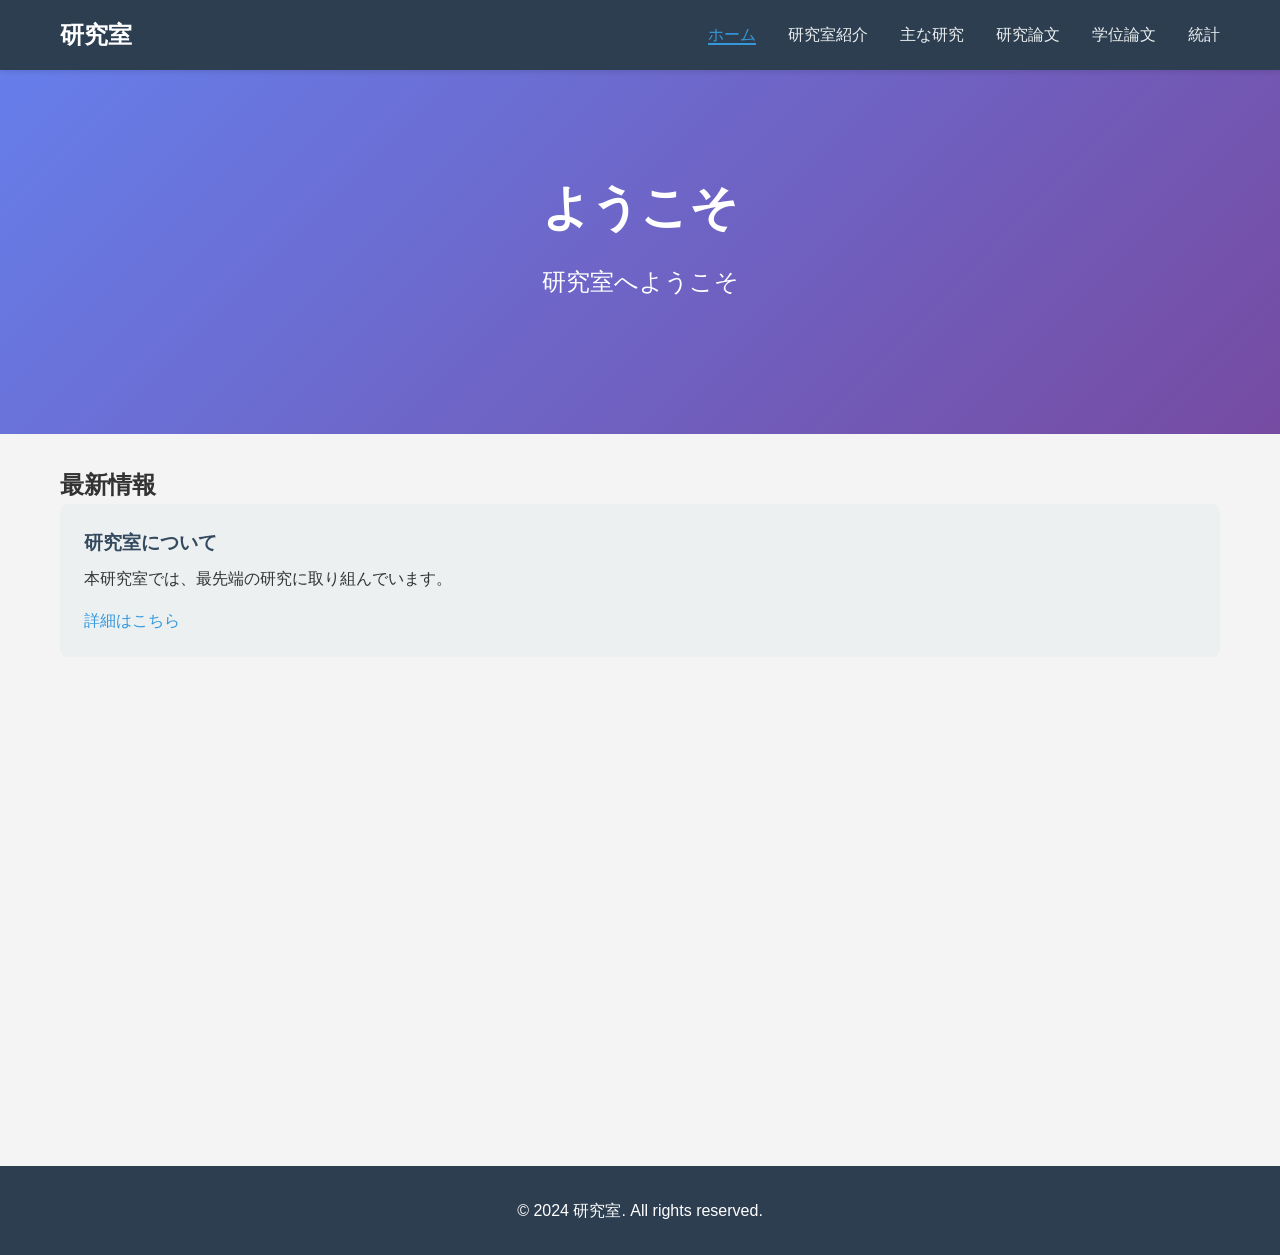
==== index.html @ 5fdccb95 "Add root index.html for GitHub Pages" ====
<!DOCTYPE html>
<html lang="ja">
<head>
    <meta charset="UTF-8">
    <meta name="viewport" content="width=device-width, initial-scale=1.0">
    <title>研究室紹介</title>
    <link rel="stylesheet" href="lab-website/css/style.css">
</head>
<body>
    <nav class="navbar">
        <div class="container">
            <a href="index.html" class="logo">研究室</a>
            <ul class="nav-links">
                <li><a href="index.html" class="active">ホーム</a></li>
                <li><a href="lab-website/about.html">研究室紹介</a></li>
                <li><a href="lab-website/research.html">主な研究</a></li>
                <li><a href="lab-website/papers.html">研究論文</a></li>
                <li><a href="lab-website/thesis.html">学位論文</a></li>
                <li><a href="lab-website/statistics.html">統計</a></li>
            </ul>
        </div>
    </nav>

    <header class="hero">
        <div class="hero-content">
            <h1>ようこそ</h1>
            <p>研究室へようこそ</p>
        </div>
    </header>

    <main>
        <section class="container">
            <h2>最新情報</h2>
            <article class="news-item">
                <h3>研究室について</h3>
                <p>本研究室では、最先端の研究に取り組んでいます。</p>
                <a href="lab-website/about.html">詳細はこちら</a>
            </article>
        </section>
    </main>

    <footer>
        <p>&copy; 2024 研究室. All rights reserved.</p>
    </footer>

    <script src="lab-website/js/script.js"></script>
</body>
</html>
---- lab-website/css/style.css ----
/* グローバルスタイル */
* {
    margin: 0;
    padding: 0;
    box-sizing: border-box;
}

body {
    font-family: 'Segoe UI', Tahoma, Geneva, Verdana, sans-serif;
    line-height: 1.6;
    color: #333;
    background-color: #f4f4f4;
}

/* コンテナ */
.container {
    max-width: 1200px;
    margin: 0 auto;
    padding: 0 20px;
}

/* ナビゲーションバー */
.navbar {
    background-color: #2c3e50;
    padding: 1rem 0;
    position: sticky;
    top: 0;
    z-index: 100;
    box-shadow: 0 2px 5px rgba(0, 0, 0, 0.1);
}

.navbar .container {
    display: flex;
    justify-content: space-between;
    align-items: center;
}

.logo {
    font-size: 1.5rem;
    font-weight: bold;
    color: #fff;
    text-decoration: none;
}

.nav-links {
    display: flex;
    list-style: none;
    gap: 2rem;
}

.nav-links a {
    color: #ecf0f1;
    text-decoration: none;
    transition: color 0.3s ease;
}

.nav-links a:hover,
.nav-links a.active {
    color: #3498db;
    border-bottom: 2px solid #3498db;
}

/* ヒーローセクション */
.hero {
    background: linear-gradient(135deg, #667eea 0%, #764ba2 100%);
    color: white;
    padding: 100px 0;
    text-align: center;
}

.hero-content h1 {
    font-size: 3rem;
    margin-bottom: 1rem;
}

.hero-content p {
    font-size: 1.5rem;
    margin-bottom: 2rem;
}

/* メインコンテンツ */
main {
    min-height: calc(100vh - 200px);
    padding: 2rem 0;
}

.content-section {
    background: white;
    padding: 2rem;
    border-radius: 8px;
    box-shadow: 0 2px 8px rgba(0, 0, 0, 0.1);
    margin-bottom: 2rem;
}

article {
    margin-bottom: 2rem;
}

article h2 {
    color: #2c3e50;
    margin-bottom: 1rem;
    border-bottom: 3px solid #3498db;
    padding-bottom: 0.5rem;
}

article h3 {
    color: #34495e;
    margin-top: 1.5rem;
    margin-bottom: 0.5rem;
}

article p {
    margin-bottom: 1rem;
    text-align: justify;
}

article ul {
    margin-left: 2rem;
    margin-bottom: 1rem;
}

article li {
    margin-bottom: 0.5rem;
}

/* リンク */
a {
    color: #3498db;
    text-decoration: none;
    transition: color 0.3s ease;
}

a:hover {
    color: #2980b9;
    text-decoration: underline;
}

/* 論文リスト */
.paper-list,
.thesis-list {
    list-style: none;
    padding: 0;
}

.paper-list li,
.thesis-list li {
    background-color: #ecf0f1;
    padding: 1rem;
    margin-bottom: 1rem;
    border-left: 4px solid #3498db;
    border-radius: 4px;
}

.paper-list strong,
.thesis-list strong {
    display: block;
    margin-bottom: 0.5rem;
    color: #2c3e50;
}

.paper-list p,
.thesis-list p {
    font-size: 0.9rem;
    color: #7f8c8d;
    margin-bottom: 0.5rem;
}

/* 研究アイテム */
.research-item {
    border-left: 5px solid #3498db;
    padding-left: 1.5rem;
    margin-bottom: 1.5rem;
}

/* ニュースアイテム */
.news-item {
    background-color: #ecf0f1;
    padding: 1.5rem;
    border-radius: 8px;
    margin-bottom: 1.5rem;
}

.news-item h3 {
    margin-top: 0;
}

/* 統計 */
.statistics {
    background-color: #ecf0f1;
    padding: 1.5rem;
    border-radius: 8px;
    margin-bottom: 1rem;
}

.statistics p {
    margin-bottom: 0.5rem;
}

/* フッター */
footer {
    background-color: #2c3e50;
    color: white;
    text-align: center;
    padding: 2rem;
    margin-top: 2rem;
}

/* レスポンシブデザイン */
@media (max-width: 768px) {
    .nav-links {
        flex-direction: column;
        gap: 1rem;
    }

    .hero-content h1 {
        font-size: 2rem;
    }

    .hero-content p {
        font-size: 1.2rem;
    }

    .content-section {
        padding: 1rem;
    }

    article {
        margin-bottom: 1.5rem;
    }
}

@media (max-width: 480px) {
    .navbar .container {
        flex-direction: column;
        gap: 1rem;
    }

    .nav-links {
        flex-direction: column;
        gap: 0.5rem;
    }

    .hero-content h1 {
        font-size: 1.5rem;
    }

    .hero-content p {
        font-size: 1rem;
    }
}
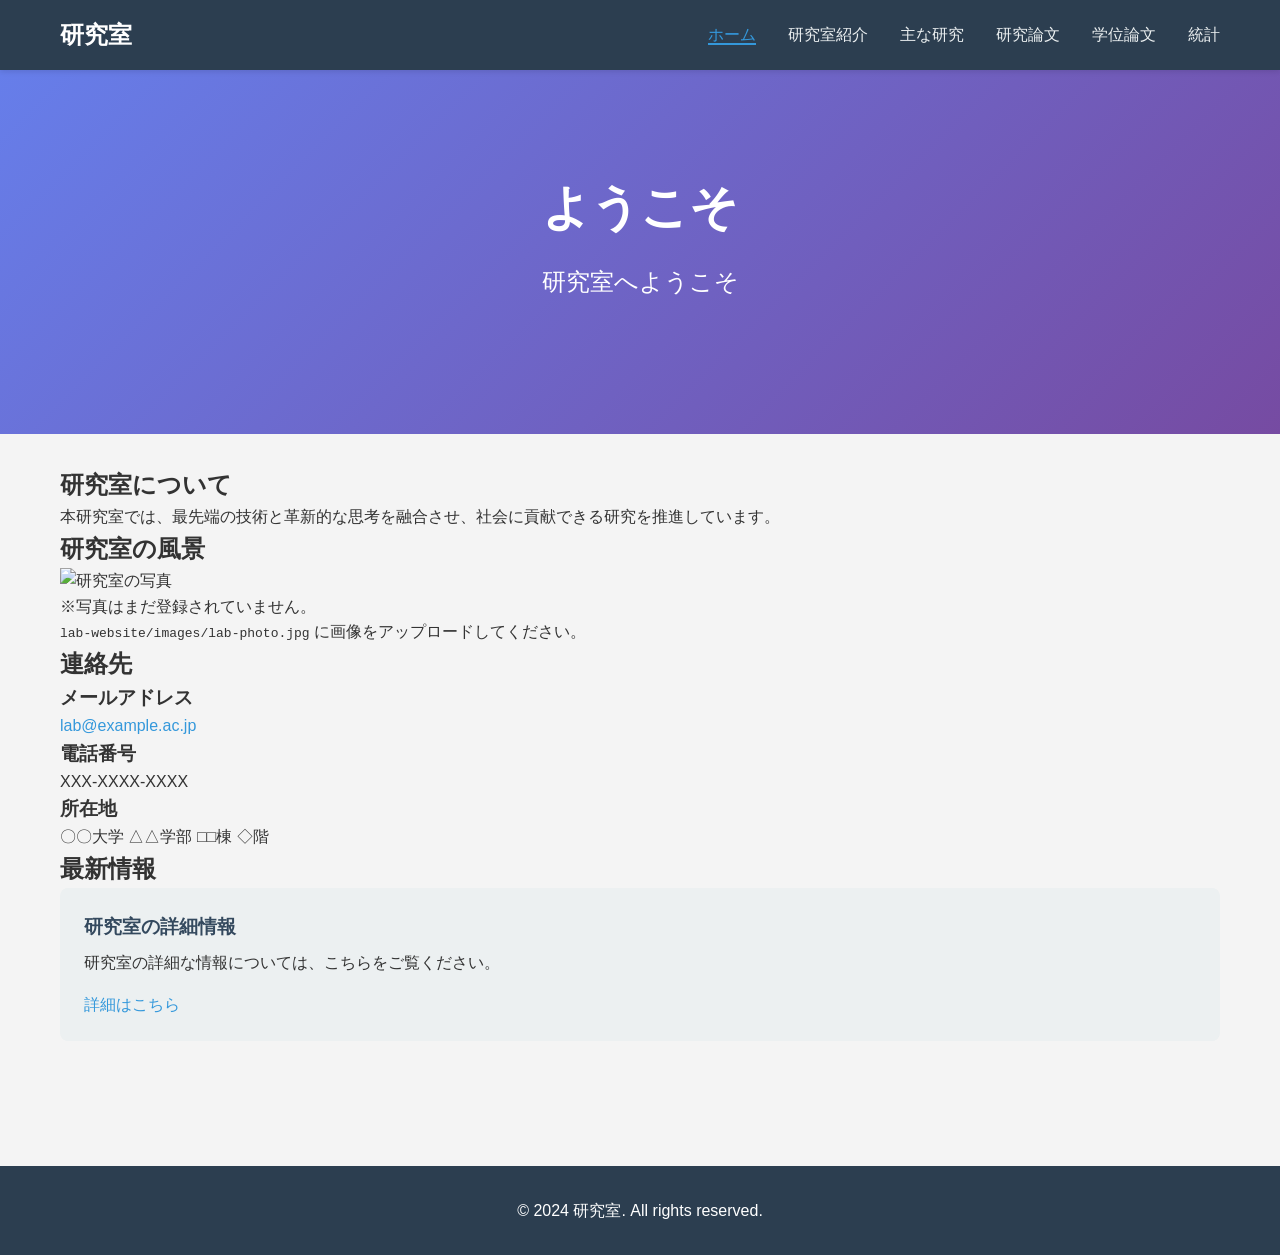
==== commit c109c159: "Update index.html with overview, lab photo, and contact information" ====
--- a/index.html
+++ b/index.html
@@ -30,12 +30,50 @@
 
     <main>
         <section class="container">
-            <h2>最新情報</h2>
-            <article class="news-item">
-                <h3>研究室について</h3>
-                <p>本研究室では、最先端の研究に取り組んでいます。</p>
-                <a href="lab-website/about.html">詳細はこちら</a>
-            </article>
+            <!-- 研究室の概要 -->
+            <section class="overview-section">
+                <h2>研究室について</h2>
+                <p class="overview-text">本研究室では、最先端の技術と革新的な思考を融合させ、社会に貢献できる研究を推進しています。</p>
+            </section>
+
+            <!-- 研究室の写真 -->
+            <section class="lab-photo-section">
+                <h2>研究室の風景</h2>
+                <div class="lab-photo-container">
+                    <img src="lab-website/images/lab-photo.jpg" alt="研究室の写真" class="lab-photo">
+                    <p class="photo-caption">※写真はまだ登録されていません。<br>
+                    <code>lab-website/images/lab-photo.jpg</code> に画像をアップロードしてください。</p>
+                </div>
+            </section>
+
+            <!-- 連絡先情報 -->
+            <section class="contact-section">
+                <h2>連絡先</h2>
+                <div class="contact-info">
+                    <div class="contact-item">
+                        <h3>メールアドレス</h3>
+                        <p><a href="mailto:lab@example.ac.jp">lab@example.ac.jp</a></p>
+                    </div>
+                    <div class="contact-item">
+                        <h3>電話番号</h3>
+                        <p>XXX-XXXX-XXXX</p>
+                    </div>
+                    <div class="contact-item">
+                        <h3>所在地</h3>
+                        <p>〇〇大学 △△学部 □□棟 ◇階</p>
+                    </div>
+                </div>
+            </section>
+
+            <!-- 最新情報 -->
+            <section class="news-section">
+                <h2>最新情報</h2>
+                <article class="news-item">
+                    <h3>研究室の詳細情報</h3>
+                    <p>研究室の詳細な情報については、こちらをご覧ください。</p>
+                    <a href="lab-website/about.html">詳細はこちら</a>
+                </article>
+            </section>
         </section>
     </main>
 
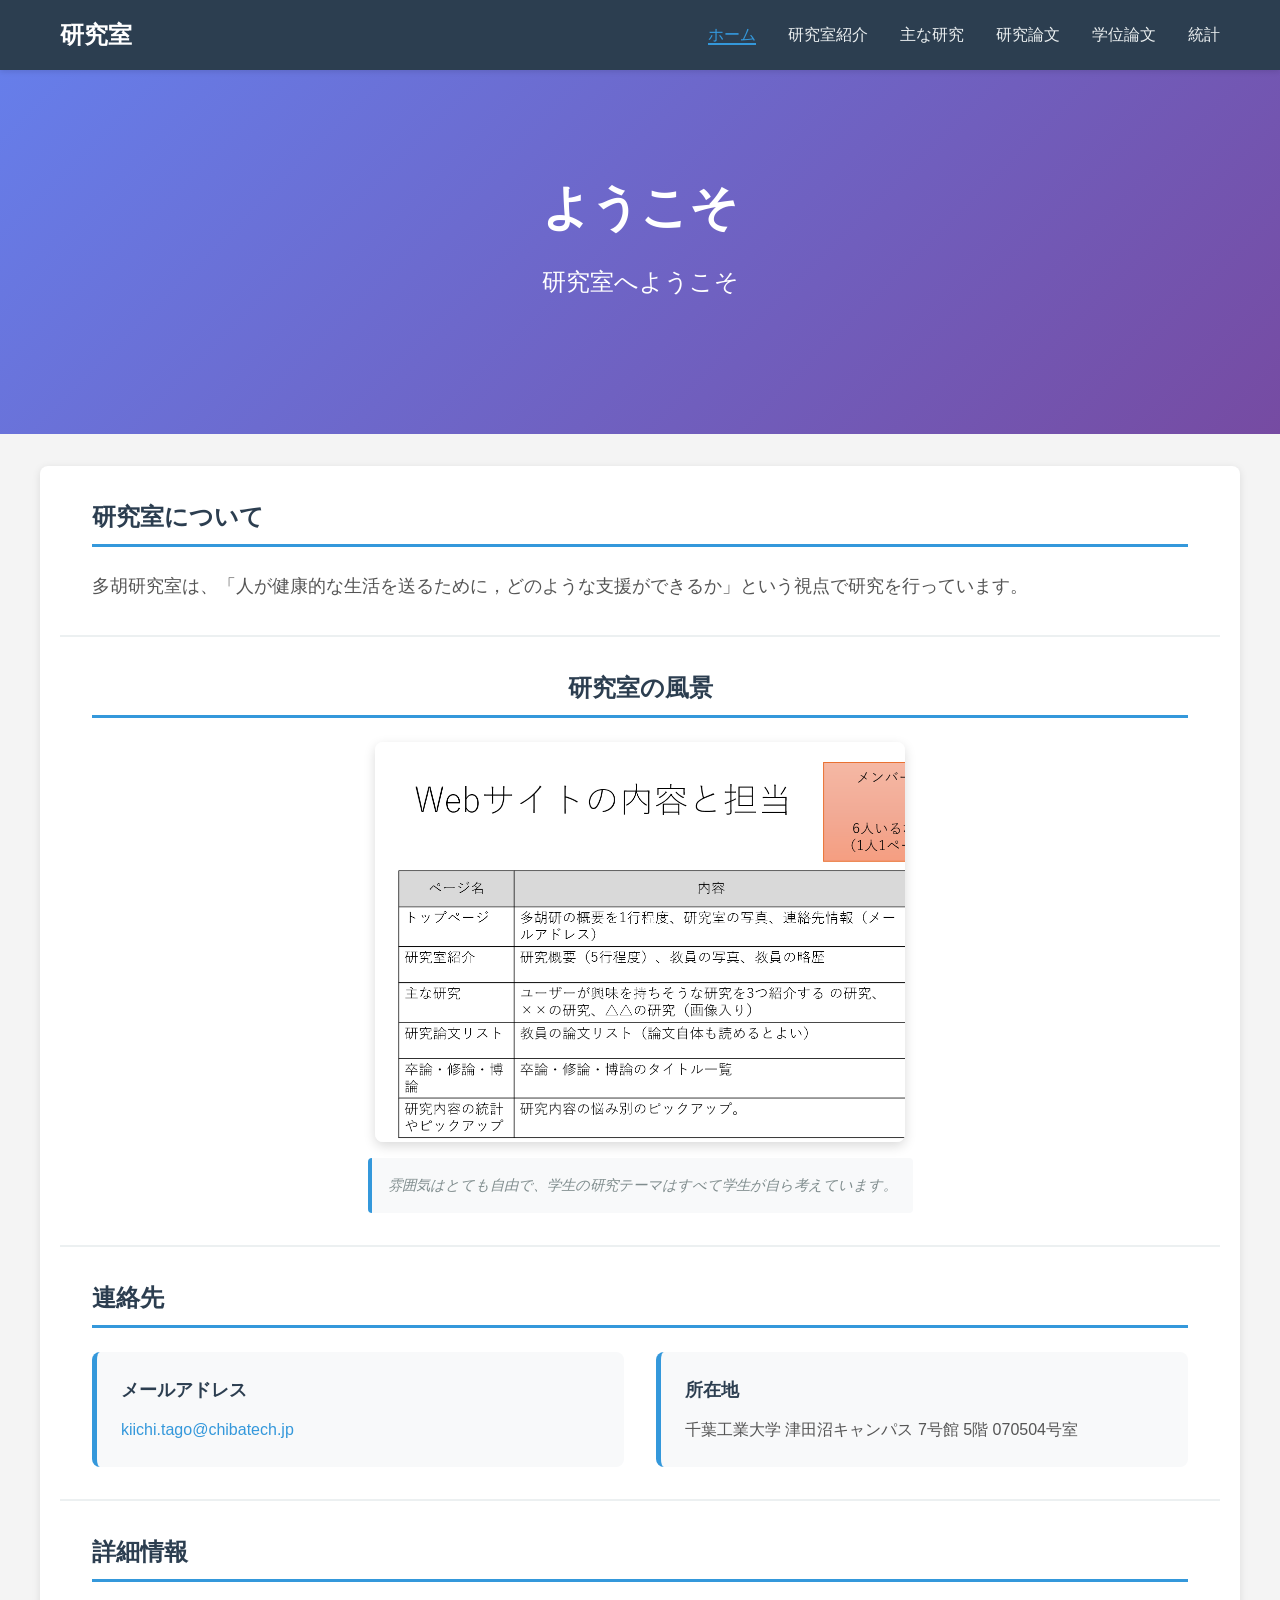
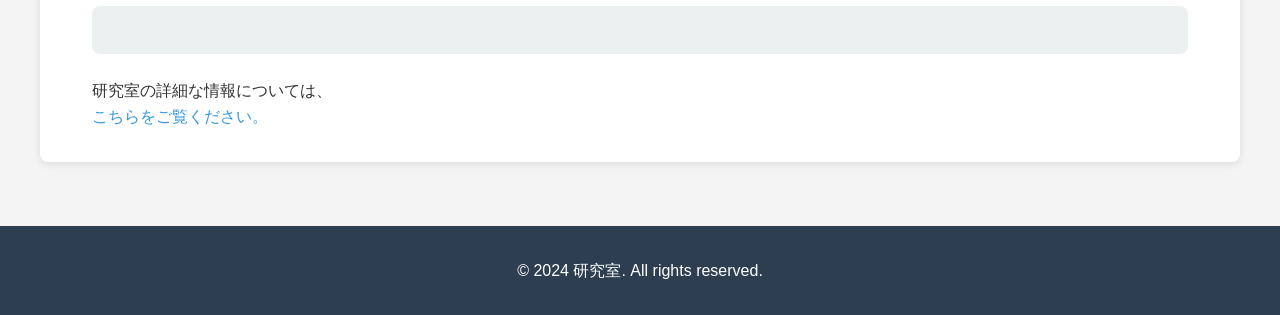
==== commit e5ea27d6: "index new" ====
--- a/index.html
+++ b/index.html
@@ -33,7 +33,7 @@
             <!-- 研究室の概要 -->
             <section class="overview-section">
                 <h2>研究室について</h2>
-                <p class="overview-text">本研究室では、最先端の技術と革新的な思考を融合させ、社会に貢献できる研究を推進しています。</p>
+                <p class="overview-text">多胡研究室は、「人が健康的な生活を送るために，どのような支援ができるか」という視点で研究を行っています。</p>
             </section>
 
             <!-- 研究室の写真 -->
@@ -41,8 +41,7 @@
                 <h2>研究室の風景</h2>
                 <div class="lab-photo-container">
                     <img src="lab-website/images/lab-photo.jpg" alt="研究室の写真" class="lab-photo">
-                    <p class="photo-caption">※写真はまだ登録されていません。<br>
-                    <code>lab-website/images/lab-photo.jpg</code> に画像をアップロードしてください。</p>
+                    <p class="photo-caption">雰囲気はとても自由で、学生の研究テーマはすべて学生が自ら考えています。<br>
                 </div>
             </section>
 
@@ -52,26 +51,21 @@
                 <div class="contact-info">
                     <div class="contact-item">
                         <h3>メールアドレス</h3>
-                        <p><a href="mailto:lab@example.ac.jp">lab@example.ac.jp</a></p>
-                    </div>
-                    <div class="contact-item">
-                        <h3>電話番号</h3>
-                        <p>XXX-XXXX-XXXX</p>
+                        <p><a href="mailto:kiichi.tago@chibatech.jp">kiichi.tago@chibatech.jp</a></p>
                     </div>
                     <div class="contact-item">
                         <h3>所在地</h3>
-                        <p>〇〇大学 △△学部 □□棟 ◇階</p>
+                        <p>千葉工業大学 津田沼キャンパス 7号館 5階 070504号室</p>
                     </div>
                 </div>
             </section>
 
-            <!-- 最新情報 -->
+            <!-- 研究概要 -->
             <section class="news-section">
-                <h2>最新情報</h2>
-                <article class="news-item">
-                    <h3>研究室の詳細情報</h3>
-                    <p>研究室の詳細な情報については、こちらをご覧ください。</p>
-                    <a href="lab-website/about.html">詳細はこちら</a>
+                <h2>詳細情報</h2>
+                <article class="news-item"></article></p>
+                    <p>研究室の詳細な情報については、</p>
+                    <a href="lab-website/about.html">こちらをご覧ください。</a>
                 </article>
             </section>
         </section>
@@ -84,3 +78,4 @@
     <script src="lab-website/js/script.js"></script>
 </body>
 </html>
+
--- a/lab-website/css/style.css
+++ b/lab-website/css/style.css
@@ -84,12 +84,132 @@
     padding: 2rem 0;
 }
 
+main > .container {
+    background: white;
+    border-radius: 8px;
+    box-shadow: 0 2px 8px rgba(0, 0, 0, 0.1);
+    overflow: hidden;
+}
+
+section {
+    padding: 2rem;
+}
+
+section h2 {
+    color: #2c3e50;
+    margin-bottom: 1.5rem;
+    border-bottom: 3px solid #3498db;
+    padding-bottom: 0.5rem;
+}
+
 .content-section {
     background: white;
     padding: 2rem;
     border-radius: 8px;
     box-shadow: 0 2px 8px rgba(0, 0, 0, 0.1);
     margin-bottom: 2rem;
+}
+
+/* 研究室の概要セクション */
+.overview-section {
+    border-bottom: 2px solid #ecf0f1;
+}
+
+.overview-text {
+    font-size: 1.1rem;
+    line-height: 1.8;
+    color: #555;
+    font-weight: 500;
+}
+
+/* 研究室の写真セクション */
+.lab-photo-section {
+    border-bottom: 2px solid #ecf0f1;
+    text-align: center;
+}
+
+.lab-photo-container {
+    display: flex;
+    flex-direction: column;
+    align-items: center;
+    gap: 1rem;
+}
+
+.lab-photo {
+    max-width: 100%;
+    height: auto;
+    border-radius: 8px;
+    box-shadow: 0 4px 12px rgba(0, 0, 0, 0.15);
+    max-height: 400px;
+    object-fit: cover;
+}
+
+.photo-caption {
+    font-size: 0.9rem;
+    color: #7f8c8d;
+    font-style: italic;
+    text-align: center;
+    padding: 1rem;
+    background-color: #f8f9fa;
+    border-radius: 4px;
+    border-left: 4px solid #3498db;
+}
+
+.photo-caption code {
+    background-color: #ecf0f1;
+    padding: 0.2rem 0.4rem;
+    border-radius: 3px;
+    font-family: 'Courier New', monospace;
+}
+
+/* 連絡先セクション */
+.contact-section {
+    border-bottom: 2px solid #ecf0f1;
+}
+
+.contact-info {
+    display: grid;
+    grid-template-columns: repeat(auto-fit, minmax(250px, 1fr));
+    gap: 2rem;
+}
+
+.contact-item {
+    background-color: #f8f9fa;
+    padding: 1.5rem;
+    border-radius: 8px;
+    border-left: 5px solid #3498db;
+    transition: transform 0.3s ease, box-shadow 0.3s ease;
+}
+
+.contact-item:hover {
+    transform: translateY(-5px);
+    box-shadow: 0 6px 16px rgba(52, 152, 219, 0.2);
+}
+
+.contact-item h3 {
+    color: #2c3e50;
+    margin-bottom: 0.8rem;
+    font-size: 1.1rem;
+}
+
+.contact-item p {
+    color: #555;
+    font-size: 1rem;
+}
+
+.contact-item a {
+    color: #3498db;
+    text-decoration: none;
+    transition: color 0.3s ease;
+}
+
+.contact-item a:hover {
+    color: #2980b9;
+    text-decoration: underline;
+}
+
+/* ニュースセクション */
+.news-section {
 }
 
 article {
@@ -220,8 +340,12 @@
         font-size: 1.2rem;
     }
 
-    .content-section {
-        padding: 1rem;
+    section {
+        padding: 1.5rem;
+    }
+
+    .contact-info {
+        grid-template-columns: 1fr;
     }
 
     article {
@@ -247,4 +371,12 @@
     .hero-content p {
         font-size: 1rem;
     }
-}
+
+    section {
+        padding: 1rem;
+    }
+
+    section h2 {
+        font-size: 1.3rem;
+    }
+}
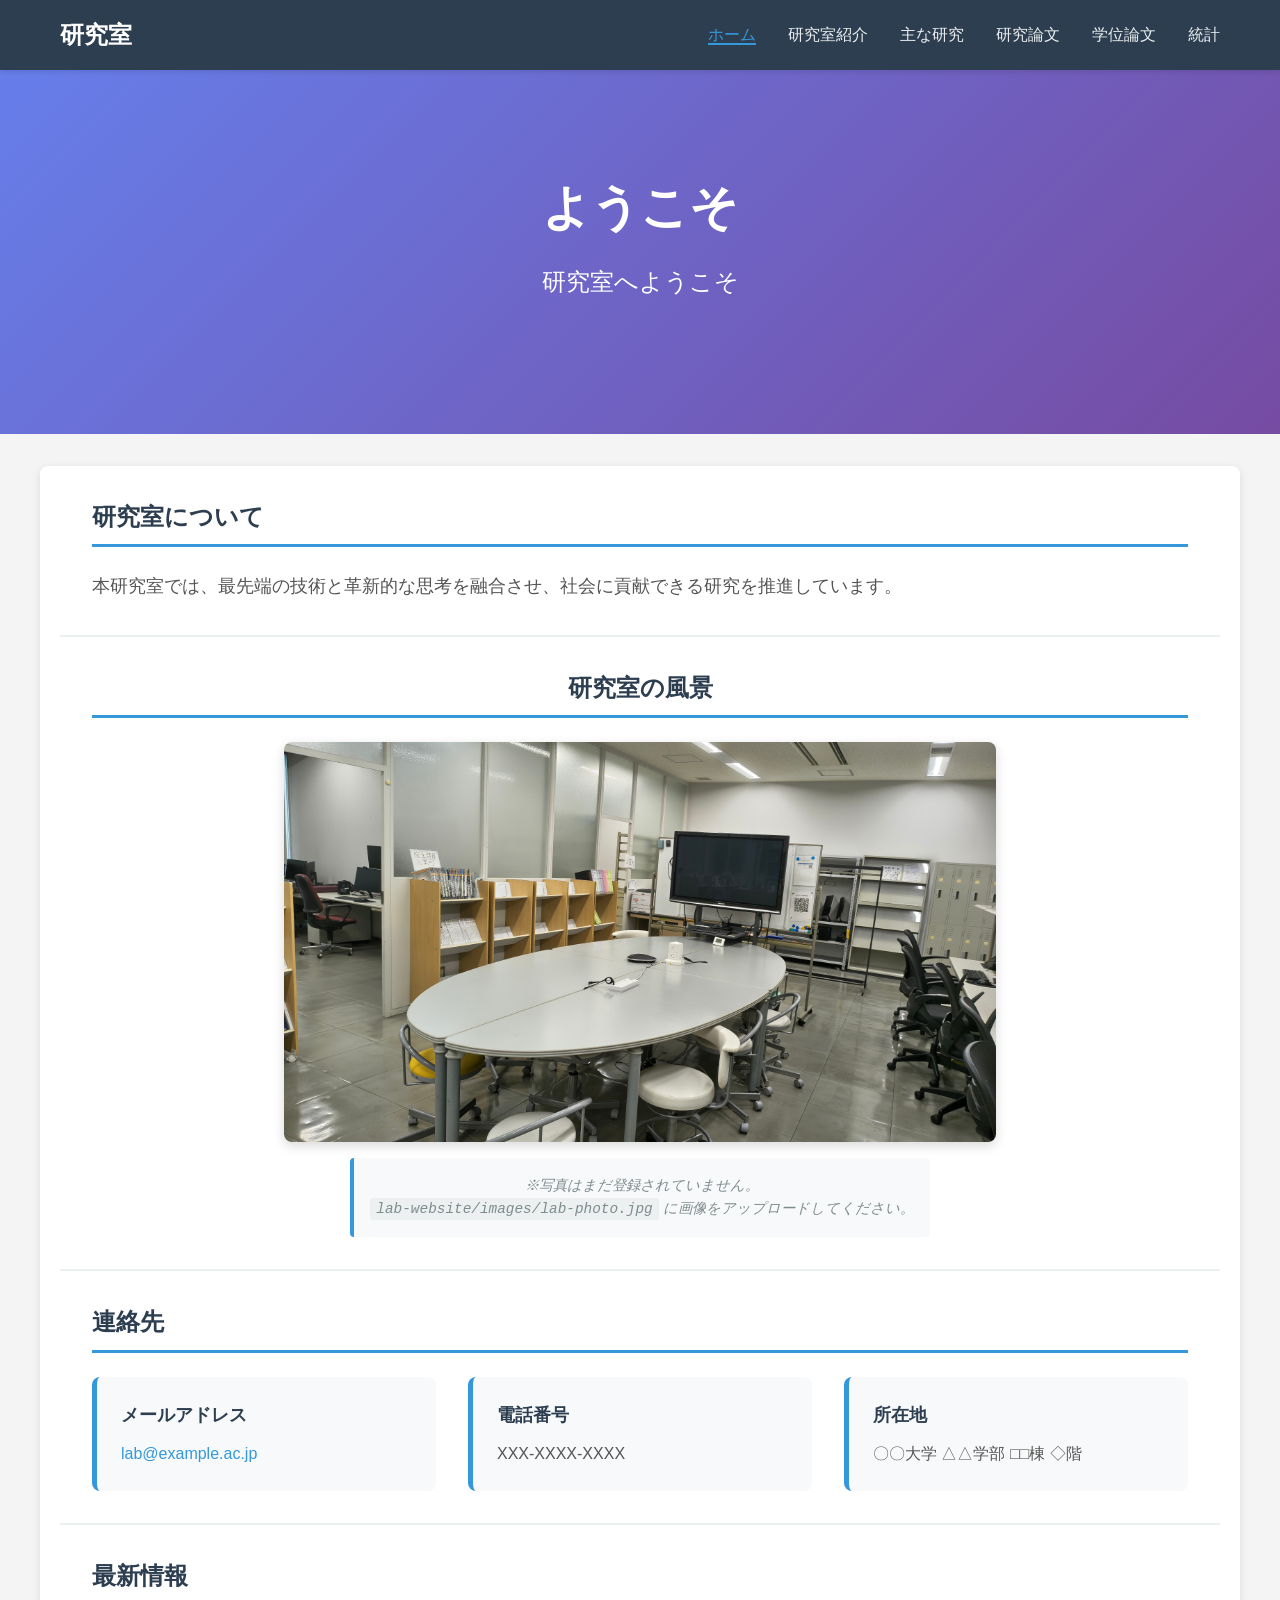
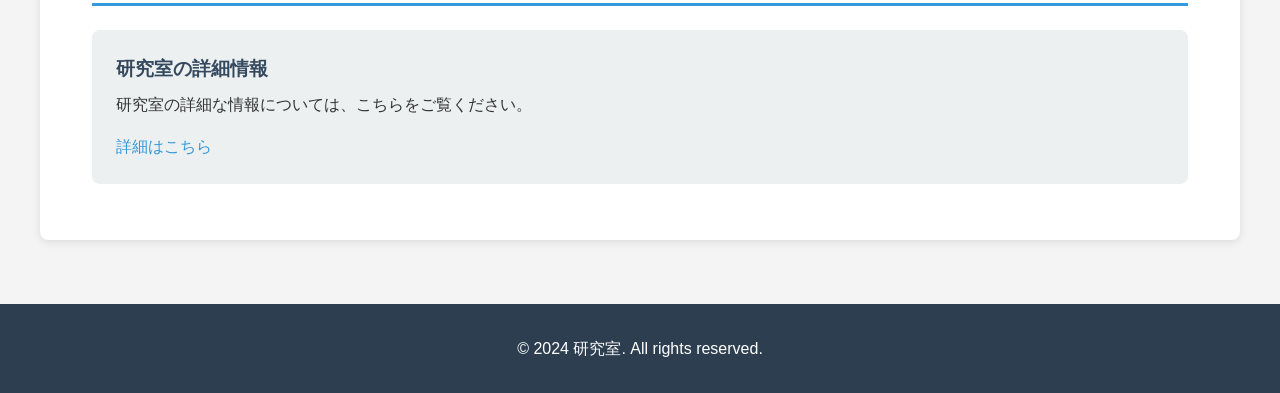
==== commit 90c7b57e: "Add files via upload" ====
--- a/index.html
+++ b/index.html
@@ -33,7 +33,7 @@
             <!-- 研究室の概要 -->
             <section class="overview-section">
                 <h2>研究室について</h2>
-                <p class="overview-text">多胡研究室は、「人が健康的な生活を送るために，どのような支援ができるか」という視点で研究を行っています。</p>
+                <p class="overview-text">本研究室では、最先端の技術と革新的な思考を融合させ、社会に貢献できる研究を推進しています。</p>
             </section>
 
             <!-- 研究室の写真 -->
@@ -41,7 +41,8 @@
                 <h2>研究室の風景</h2>
                 <div class="lab-photo-container">
                     <img src="lab-website/images/lab-photo.jpg" alt="研究室の写真" class="lab-photo">
-                    <p class="photo-caption">雰囲気はとても自由で、学生の研究テーマはすべて学生が自ら考えています。<br>
+                    <p class="photo-caption">※写真はまだ登録されていません。<br>
+                    <code>lab-website/images/lab-photo.jpg</code> に画像をアップロードしてください。</p>
                 </div>
             </section>
 
@@ -51,21 +52,26 @@
                 <div class="contact-info">
                     <div class="contact-item">
                         <h3>メールアドレス</h3>
-                        <p><a href="mailto:kiichi.tago@chibatech.jp">kiichi.tago@chibatech.jp</a></p>
+                        <p><a href="mailto:lab@example.ac.jp">lab@example.ac.jp</a></p>
+                    </div>
+                    <div class="contact-item">
+                        <h3>電話番号</h3>
+                        <p>XXX-XXXX-XXXX</p>
                     </div>
                     <div class="contact-item">
                         <h3>所在地</h3>
-                        <p>千葉工業大学 津田沼キャンパス 7号館 5階 070504号室</p>
+                        <p>〇〇大学 △△学部 □□棟 ◇階</p>
                     </div>
                 </div>
             </section>
 
-            <!-- 研究概要 -->
+            <!-- 最新情報 -->
             <section class="news-section">
-                <h2>詳細情報</h2>
-                <article class="news-item"></article></p>
-                    <p>研究室の詳細な情報については、</p>
-                    <a href="lab-website/about.html">こちらをご覧ください。</a>
+                <h2>最新情報</h2>
+                <article class="news-item">
+                    <h3>研究室の詳細情報</h3>
+                    <p>研究室の詳細な情報については、こちらをご覧ください。</p>
+                    <a href="lab-website/about.html">詳細はこちら</a>
                 </article>
             </section>
         </section>
@@ -78,4 +84,3 @@
     <script src="lab-website/js/script.js"></script>
 </body>
 </html>
-
--- a/lab-website/css/style.css
+++ b/lab-website/css/style.css
@@ -1,382 +1,382 @@
-/* グローバルスタイル */
-* {
-    margin: 0;
-    padding: 0;
-    box-sizing: border-box;
-}
-
-body {
-    font-family: 'Segoe UI', Tahoma, Geneva, Verdana, sans-serif;
-    line-height: 1.6;
-    color: #333;
-    background-color: #f4f4f4;
-}
-
-/* コンテナ */
-.container {
-    max-width: 1200px;
-    margin: 0 auto;
-    padding: 0 20px;
-}
-
-/* ナビゲーションバー */
-.navbar {
-    background-color: #2c3e50;
-    padding: 1rem 0;
-    position: sticky;
-    top: 0;
-    z-index: 100;
-    box-shadow: 0 2px 5px rgba(0, 0, 0, 0.1);
-}
-
-.navbar .container {
-    display: flex;
-    justify-content: space-between;
-    align-items: center;
-}
-
-.logo {
-    font-size: 1.5rem;
-    font-weight: bold;
-    color: #fff;
-    text-decoration: none;
-}
-
-.nav-links {
-    display: flex;
-    list-style: none;
-    gap: 2rem;
-}
-
-.nav-links a {
-    color: #ecf0f1;
-    text-decoration: none;
-    transition: color 0.3s ease;
-}
-
-.nav-links a:hover,
-.nav-links a.active {
-    color: #3498db;
-    border-bottom: 2px solid #3498db;
-}
-
-/* ヒーローセクション */
-.hero {
-    background: linear-gradient(135deg, #667eea 0%, #764ba2 100%);
-    color: white;
-    padding: 100px 0;
-    text-align: center;
-}
-
-.hero-content h1 {
-    font-size: 3rem;
-    margin-bottom: 1rem;
-}
-
-.hero-content p {
-    font-size: 1.5rem;
-    margin-bottom: 2rem;
-}
-
-/* メインコンテンツ */
-main {
-    min-height: calc(100vh - 200px);
-    padding: 2rem 0;
-}
-
-main > .container {
-    background: white;
-    border-radius: 8px;
-    box-shadow: 0 2px 8px rgba(0, 0, 0, 0.1);
-    overflow: hidden;
-}
-
-section {
-    padding: 2rem;
-}
-
-section h2 {
-    color: #2c3e50;
-    margin-bottom: 1.5rem;
-    border-bottom: 3px solid #3498db;
-    padding-bottom: 0.5rem;
-}
-
-.content-section {
-    background: white;
-    padding: 2rem;
-    border-radius: 8px;
-    box-shadow: 0 2px 8px rgba(0, 0, 0, 0.1);
-    margin-bottom: 2rem;
-}
-
-/* 研究室の概要セクション */
-.overview-section {
-    border-bottom: 2px solid #ecf0f1;
-}
-
-.overview-text {
-    font-size: 1.1rem;
-    line-height: 1.8;
-    color: #555;
-    font-weight: 500;
-}
-
-/* 研究室の写真セクション */
-.lab-photo-section {
-    border-bottom: 2px solid #ecf0f1;
-    text-align: center;
-}
-
-.lab-photo-container {
-    display: flex;
-    flex-direction: column;
-    align-items: center;
-    gap: 1rem;
-}
-
-.lab-photo {
-    max-width: 100%;
-    height: auto;
-    border-radius: 8px;
-    box-shadow: 0 4px 12px rgba(0, 0, 0, 0.15);
-    max-height: 400px;
-    object-fit: cover;
-}
-
-.photo-caption {
-    font-size: 0.9rem;
-    color: #7f8c8d;
-    font-style: italic;
-    text-align: center;
-    padding: 1rem;
-    background-color: #f8f9fa;
-    border-radius: 4px;
-    border-left: 4px solid #3498db;
-}
-
-.photo-caption code {
-    background-color: #ecf0f1;
-    padding: 0.2rem 0.4rem;
-    border-radius: 3px;
-    font-family: 'Courier New', monospace;
-}
-
-/* 連絡先セクション */
-.contact-section {
-    border-bottom: 2px solid #ecf0f1;
-}
-
-.contact-info {
-    display: grid;
-    grid-template-columns: repeat(auto-fit, minmax(250px, 1fr));
-    gap: 2rem;
-}
-
-.contact-item {
-    background-color: #f8f9fa;
-    padding: 1.5rem;
-    border-radius: 8px;
-    border-left: 5px solid #3498db;
-    transition: transform 0.3s ease, box-shadow 0.3s ease;
-}
-
-.contact-item:hover {
-    transform: translateY(-5px);
-    box-shadow: 0 6px 16px rgba(52, 152, 219, 0.2);
-}
-
-.contact-item h3 {
-    color: #2c3e50;
-    margin-bottom: 0.8rem;
-    font-size: 1.1rem;
-}
-
-.contact-item p {
-    color: #555;
-    font-size: 1rem;
-}
-
-.contact-item a {
-    color: #3498db;
-    text-decoration: none;
-    transition: color 0.3s ease;
-}
-
-.contact-item a:hover {
-    color: #2980b9;
-    text-decoration: underline;
-}
-
-/* ニュースセクション */
-.news-section {
-}
-
-article {
-    margin-bottom: 2rem;
-}
-
-article h2 {
-    color: #2c3e50;
-    margin-bottom: 1rem;
-    border-bottom: 3px solid #3498db;
-    padding-bottom: 0.5rem;
-}
-
-article h3 {
-    color: #34495e;
-    margin-top: 1.5rem;
-    margin-bottom: 0.5rem;
-}
-
-article p {
-    margin-bottom: 1rem;
-    text-align: justify;
-}
-
-article ul {
-    margin-left: 2rem;
-    margin-bottom: 1rem;
-}
-
-article li {
-    margin-bottom: 0.5rem;
-}
-
-/* リンク */
-a {
-    color: #3498db;
-    text-decoration: none;
-    transition: color 0.3s ease;
-}
-
-a:hover {
-    color: #2980b9;
-    text-decoration: underline;
-}
-
-/* 論文リスト */
-.paper-list,
-.thesis-list {
-    list-style: none;
-    padding: 0;
-}
-
-.paper-list li,
-.thesis-list li {
-    background-color: #ecf0f1;
-    padding: 1rem;
-    margin-bottom: 1rem;
-    border-left: 4px solid #3498db;
-    border-radius: 4px;
-}
-
-.paper-list strong,
-.thesis-list strong {
-    display: block;
-    margin-bottom: 0.5rem;
-    color: #2c3e50;
-}
-
-.paper-list p,
-.thesis-list p {
-    font-size: 0.9rem;
-    color: #7f8c8d;
-    margin-bottom: 0.5rem;
-}
-
-/* 研究アイテム */
-.research-item {
-    border-left: 5px solid #3498db;
-    padding-left: 1.5rem;
-    margin-bottom: 1.5rem;
-}
-
-/* ニュースアイテム */
-.news-item {
-    background-color: #ecf0f1;
-    padding: 1.5rem;
-    border-radius: 8px;
-    margin-bottom: 1.5rem;
-}
-
-.news-item h3 {
-    margin-top: 0;
-}
-
-/* 統計 */
-.statistics {
-    background-color: #ecf0f1;
-    padding: 1.5rem;
-    border-radius: 8px;
-    margin-bottom: 1rem;
-}
-
-.statistics p {
-    margin-bottom: 0.5rem;
-}
-
-/* フッター */
-footer {
-    background-color: #2c3e50;
-    color: white;
-    text-align: center;
-    padding: 2rem;
-    margin-top: 2rem;
-}
-
-/* レスポンシブデザイン */
-@media (max-width: 768px) {
-    .nav-links {
-        flex-direction: column;
-        gap: 1rem;
-    }
-
-    .hero-content h1 {
-        font-size: 2rem;
-    }
-
-    .hero-content p {
-        font-size: 1.2rem;
-    }
-
-    section {
-        padding: 1.5rem;
-    }
-
-    .contact-info {
-        grid-template-columns: 1fr;
-    }
-
-    article {
-        margin-bottom: 1.5rem;
-    }
-}
-
-@media (max-width: 480px) {
-    .navbar .container {
-        flex-direction: column;
-        gap: 1rem;
-    }
-
-    .nav-links {
-        flex-direction: column;
-        gap: 0.5rem;
-    }
-
-    .hero-content h1 {
-        font-size: 1.5rem;
-    }
-
-    .hero-content p {
-        font-size: 1rem;
-    }
-
-    section {
-        padding: 1rem;
-    }
-
-    section h2 {
-        font-size: 1.3rem;
-    }
-}
+/* グローバルスタイル */
+* {
+    margin: 0;
+    padding: 0;
+    box-sizing: border-box;
+}
+
+body {
+    font-family: 'Segoe UI', Tahoma, Geneva, Verdana, sans-serif;
+    line-height: 1.6;
+    color: #333;
+    background-color: #f4f4f4;
+}
+
+/* コンテナ */
+.container {
+    max-width: 1200px;
+    margin: 0 auto;
+    padding: 0 20px;
+}
+
+/* ナビゲーションバー */
+.navbar {
+    background-color: #2c3e50;
+    padding: 1rem 0;
+    position: sticky;
+    top: 0;
+    z-index: 100;
+    box-shadow: 0 2px 5px rgba(0, 0, 0, 0.1);
+}
+
+.navbar .container {
+    display: flex;
+    justify-content: space-between;
+    align-items: center;
+}
+
+.logo {
+    font-size: 1.5rem;
+    font-weight: bold;
+    color: #fff;
+    text-decoration: none;
+}
+
+.nav-links {
+    display: flex;
+    list-style: none;
+    gap: 2rem;
+}
+
+.nav-links a {
+    color: #ecf0f1;
+    text-decoration: none;
+    transition: color 0.3s ease;
+}
+
+.nav-links a:hover,
+.nav-links a.active {
+    color: #3498db;
+    border-bottom: 2px solid #3498db;
+}
+
+/* ヒーローセクション */
+.hero {
+    background: linear-gradient(135deg, #667eea 0%, #764ba2 100%);
+    color: white;
+    padding: 100px 0;
+    text-align: center;
+}
+
+.hero-content h1 {
+    font-size: 3rem;
+    margin-bottom: 1rem;
+}
+
+.hero-content p {
+    font-size: 1.5rem;
+    margin-bottom: 2rem;
+}
+
+/* メインコンテンツ */
+main {
+    min-height: calc(100vh - 200px);
+    padding: 2rem 0;
+}
+
+main > .container {
+    background: white;
+    border-radius: 8px;
+    box-shadow: 0 2px 8px rgba(0, 0, 0, 0.1);
+    overflow: hidden;
+}
+
+section {
+    padding: 2rem;
+}
+
+section h2 {
+    color: #2c3e50;
+    margin-bottom: 1.5rem;
+    border-bottom: 3px solid #3498db;
+    padding-bottom: 0.5rem;
+}
+
+.content-section {
+    background: white;
+    padding: 2rem;
+    border-radius: 8px;
+    box-shadow: 0 2px 8px rgba(0, 0, 0, 0.1);
+    margin-bottom: 2rem;
+}
+
+/* 研究室の概要セクション */
+.overview-section {
+    border-bottom: 2px solid #ecf0f1;
+}
+
+.overview-text {
+    font-size: 1.1rem;
+    line-height: 1.8;
+    color: #555;
+    font-weight: 500;
+}
+
+/* 研究室の写真セクション */
+.lab-photo-section {
+    border-bottom: 2px solid #ecf0f1;
+    text-align: center;
+}
+
+.lab-photo-container {
+    display: flex;
+    flex-direction: column;
+    align-items: center;
+    gap: 1rem;
+}
+
+.lab-photo {
+    max-width: 100%;
+    height: auto;
+    border-radius: 8px;
+    box-shadow: 0 4px 12px rgba(0, 0, 0, 0.15);
+    max-height: 400px;
+    object-fit: cover;
+}
+
+.photo-caption {
+    font-size: 0.9rem;
+    color: #7f8c8d;
+    font-style: italic;
+    text-align: center;
+    padding: 1rem;
+    background-color: #f8f9fa;
+    border-radius: 4px;
+    border-left: 4px solid #3498db;
+}
+
+.photo-caption code {
+    background-color: #ecf0f1;
+    padding: 0.2rem 0.4rem;
+    border-radius: 3px;
+    font-family: 'Courier New', monospace;
+}
+
+/* 連絡先セクション */
+.contact-section {
+    border-bottom: 2px solid #ecf0f1;
+}
+
+.contact-info {
+    display: grid;
+    grid-template-columns: repeat(auto-fit, minmax(250px, 1fr));
+    gap: 2rem;
+}
+
+.contact-item {
+    background-color: #f8f9fa;
+    padding: 1.5rem;
+    border-radius: 8px;
+    border-left: 5px solid #3498db;
+    transition: transform 0.3s ease, box-shadow 0.3s ease;
+}
+
+.contact-item:hover {
+    transform: translateY(-5px);
+    box-shadow: 0 6px 16px rgba(52, 152, 219, 0.2);
+}
+
+.contact-item h3 {
+    color: #2c3e50;
+    margin-bottom: 0.8rem;
+    font-size: 1.1rem;
+}
+
+.contact-item p {
+    color: #555;
+    font-size: 1rem;
+}
+
+.contact-item a {
+    color: #3498db;
+    text-decoration: none;
+    transition: color 0.3s ease;
+}
+
+.contact-item a:hover {
+    color: #2980b9;
+    text-decoration: underline;
+}
+
+/* ニュースセクション */
+.news-section {
+}
+
+article {
+    margin-bottom: 2rem;
+}
+
+article h2 {
+    color: #2c3e50;
+    margin-bottom: 1rem;
+    border-bottom: 3px solid #3498db;
+    padding-bottom: 0.5rem;
+}
+
+article h3 {
+    color: #34495e;
+    margin-top: 1.5rem;
+    margin-bottom: 0.5rem;
+}
+
+article p {
+    margin-bottom: 1rem;
+    text-align: justify;
+}
+
+article ul {
+    margin-left: 2rem;
+    margin-bottom: 1rem;
+}
+
+article li {
+    margin-bottom: 0.5rem;
+}
+
+/* リンク */
+a {
+    color: #3498db;
+    text-decoration: none;
+    transition: color 0.3s ease;
+}
+
+a:hover {
+    color: #2980b9;
+    text-decoration: underline;
+}
+
+/* 論文リスト */
+.paper-list,
+.thesis-list {
+    list-style: none;
+    padding: 0;
+}
+
+.paper-list li,
+.thesis-list li {
+    background-color: #ecf0f1;
+    padding: 1rem;
+    margin-bottom: 1rem;
+    border-left: 4px solid #3498db;
+    border-radius: 4px;
+}
+
+.paper-list strong,
+.thesis-list strong {
+    display: block;
+    margin-bottom: 0.5rem;
+    color: #2c3e50;
+}
+
+.paper-list p,
+.thesis-list p {
+    font-size: 0.9rem;
+    color: #7f8c8d;
+    margin-bottom: 0.5rem;
+}
+
+/* 研究アイテム */
+.research-item {
+    border-left: 5px solid #3498db;
+    padding-left: 1.5rem;
+    margin-bottom: 1.5rem;
+}
+
+/* ニュースアイテム */
+.news-item {
+    background-color: #ecf0f1;
+    padding: 1.5rem;
+    border-radius: 8px;
+    margin-bottom: 1.5rem;
+}
+
+.news-item h3 {
+    margin-top: 0;
+}
+
+/* 統計 */
+.statistics {
+    background-color: #ecf0f1;
+    padding: 1.5rem;
+    border-radius: 8px;
+    margin-bottom: 1rem;
+}
+
+.statistics p {
+    margin-bottom: 0.5rem;
+}
+
+/* フッター */
+footer {
+    background-color: #2c3e50;
+    color: white;
+    text-align: center;
+    padding: 2rem;
+    margin-top: 2rem;
+}
+
+/* レスポンシブデザイン */
+@media (max-width: 768px) {
+    .nav-links {
+        flex-direction: column;
+        gap: 1rem;
+    }
+
+    .hero-content h1 {
+        font-size: 2rem;
+    }
+
+    .hero-content p {
+        font-size: 1.2rem;
+    }
+
+    section {
+        padding: 1.5rem;
+    }
+
+    .contact-info {
+        grid-template-columns: 1fr;
+    }
+
+    article {
+        margin-bottom: 1.5rem;
+    }
+}
+
+@media (max-width: 480px) {
+    .navbar .container {
+        flex-direction: column;
+        gap: 1rem;
+    }
+
+    .nav-links {
+        flex-direction: column;
+        gap: 0.5rem;
+    }
+
+    .hero-content h1 {
+        font-size: 1.5rem;
+    }
+
+    .hero-content p {
+        font-size: 1rem;
+    }
+
+    section {
+        padding: 1rem;
+    }
+
+    section h2 {
+        font-size: 1.3rem;
+    }
+}
